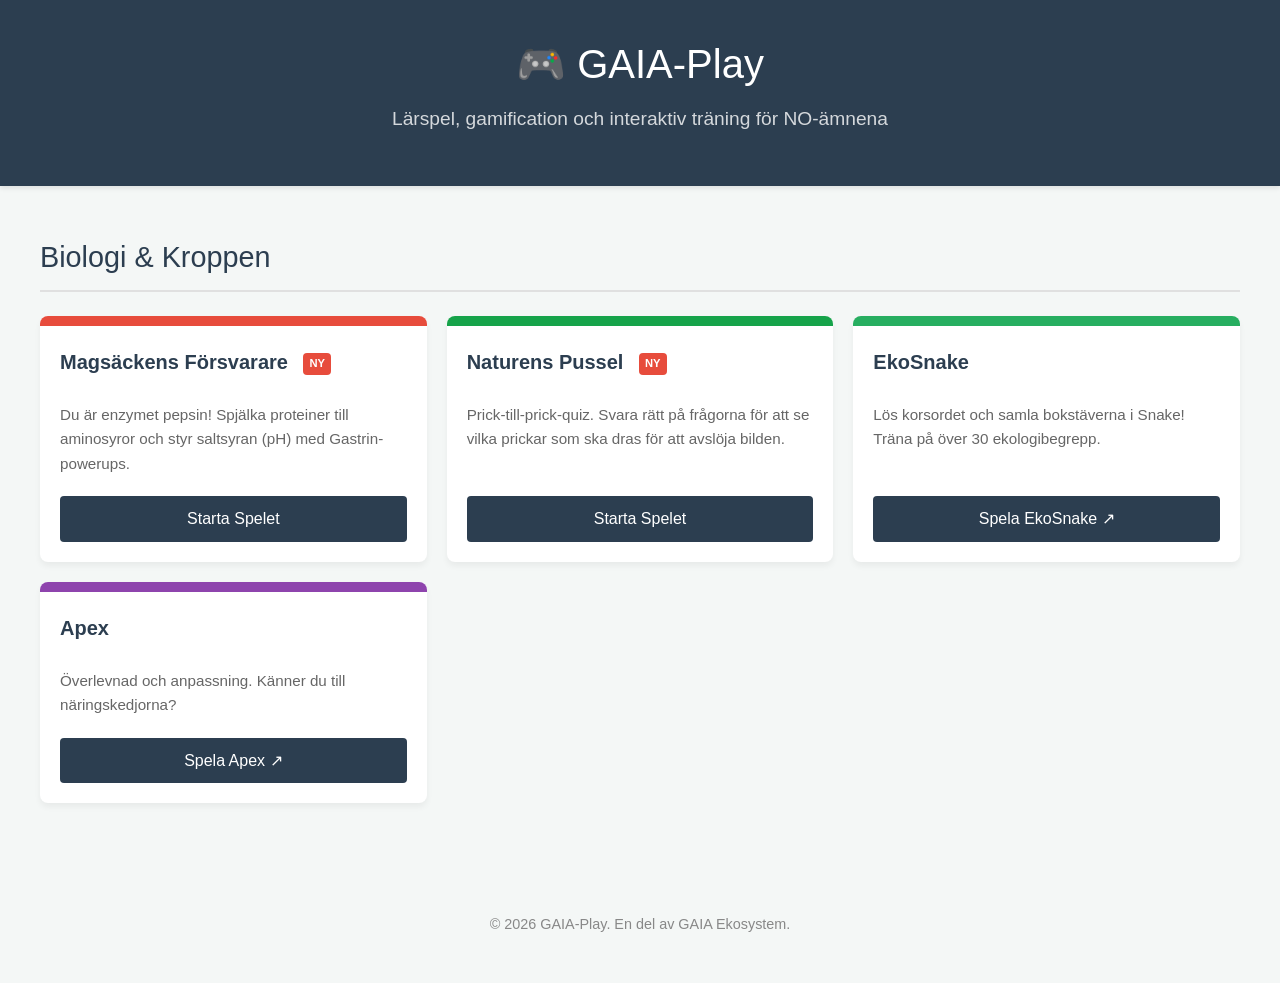
==== index.html @ 0b194acb "init: create gaia-play portal" ====
<!DOCTYPE html>
<html lang="sv">

<head>
    <meta charset="UTF-8">
    <meta name="viewport" content="width=device-width, initial-scale=1.0">
    <title>GAIA-Play | Pedagogiska Lärspel</title>
    <style>
        :root {
            --primary-color: #2c3e50;
            --accent-color: #e74c3c;
            --bg-color: #f4f7f6;
            --card-bg: #ffffff;
            --text-color: #333;
        }

        body {
            font-family: 'Segoe UI', Tahoma, Geneva, Verdana, sans-serif;
            background-color: var(--bg-color);
            color: var(--text-color);
            margin: 0;
            padding: 0;
            line-height: 1.6;
        }

        header {
            background-color: var(--primary-color);
            color: white;
            padding: 2rem 0;
            text-align: center;
            box-shadow: 0 2px 5px rgba(0, 0, 0, 0.1);
        }

        header h1 {
            margin: 0;
            font-size: 2.5rem;
            font-weight: 300;
        }

        header p {
            margin-top: 0.5rem;
            opacity: 0.8;
            font-size: 1.2rem;
        }

        .container {
            max-width: 1200px;
            margin: 2rem auto;
            padding: 0 20px;
        }

        .category-header {
            border-bottom: 2px solid #e0e0e0;
            padding-bottom: 10px;
            margin-top: 3rem;
            margin-bottom: 1.5rem;
            color: var(--primary-color);
            font-size: 1.8rem;
            font-weight: 300;
        }

        .grid {
            display: grid;
            grid-template-columns: repeat(auto-fill, minmax(300px, 1fr));
            gap: 20px;
        }

        .card {
            background-color: var(--card-bg);
            border-radius: 8px;
            overflow: hidden;
            box-shadow: 0 4px 6px rgba(0, 0, 0, 0.05);
            transition: transform 0.2s, box-shadow 0.2s;
            display: flex;
            flex-direction: column;
        }

        .card:hover {
            transform: translateY(-5px);
            box-shadow: 0 8px 15px rgba(0, 0, 0, 0.1);
        }

        .card-header {
            background-color: var(--accent-color);
            height: 10px;
        }

        .card-body {
            padding: 20px;
            flex-grow: 1;
            display: flex;
            flex-direction: column;
        }

        .card-title {
            margin: 0 0 10px 0;
            font-size: 1.25rem;
            color: var(--primary-color);
        }

        .card-text {
            font-size: 0.95rem;
            color: #666;
            margin-bottom: 20px;
            flex-grow: 1;
        }

        .btn {
            display: inline-block;
            background-color: var(--primary-color);
            color: white;
            padding: 10px 20px;
            text-decoration: none;
            border-radius: 4px;
            text-align: center;
            transition: background-color 0.2s;
            margin-top: auto;
        }

        .btn:hover {
            background-color: #34495e;
        }

        .badge {
            display: inline-block;
            background-color: var(--accent-color);
            color: white;
            font-size: 0.7rem;
            font-weight: bold;
            padding: 2px 6px;
            border-radius: 4px;
            margin-left: 10px;
            vertical-align: middle;
        }

        footer {
            text-align: center;
            padding: 2rem 0;
            margin-top: 4rem;
            color: #888;
            font-size: 0.9rem;
        }
    </style>
</head>

<body>

    <header>
        <h1>🎮 GAIA-Play</h1>
        <p>Lärspel, gamification och interaktiv träning för NO-ämnena</p>
    </header>

    <div class="container">

        <h2 class="category-header">Biologi & Kroppen</h2>
        <div class="grid">
            
            <!-- Magsäckens Försvarare -->
            <div class="card">
                <div class="card-header" style="background-color: #e74c3c;"></div>
                <div class="card-body">
                    <h3 class="card-title">Magsäckens Försvarare <span class="badge">NY</span></h3>
                    <p class="card-text">Du är enzymet pepsin! Spjälka proteiner till aminosyror och styr saltsyran (pH) med Gastrin-powerups.</p>
                    <a href="proteinspjalkning/index.html" class="btn">Starta Spelet</a>
                </div>
            </div>

            <!-- Naturens Pussel -->
            <div class="card">
                <div class="card-header" style="background-color: #16a34a;"></div>
                <div class="card-body">
                    <h3 class="card-title">Naturens Pussel <span class="badge">NY</span></h3>
                    <p class="card-text">Prick-till-prick-quiz. Svara rätt på frågorna för att se vilka prickar som ska dras för att avslöja bilden.</p>
                    <a href="naturens_pussel/index.html" class="btn">Starta Spelet</a>
                </div>
            </div>

            <!-- EkoSnake (External Link) -->
            <div class="card">
                <div class="card-header" style="background-color: #27ae60;"></div>
                <div class="card-body">
                    <h3 class="card-title">EkoSnake</h3>
                    <p class="card-text">Lös korsordet och samla bokstäverna i Snake! Träna på över 30 ekologibegrepp.</p>
                    <a href="https://hktcr.github.io/q/ekosnake.html" target="_blank" class="btn">Spela EkoSnake ↗</a>
                </div>
            </div>

            <!-- Apex (External Link) -->
            <div class="card">
                <div class="card-header" style="background-color: #8e44ad;"></div>
                <div class="card-body">
                    <h3 class="card-title">Apex</h3>
                    <p class="card-text">Överlevnad och anpassning. Känner du till näringskedjorna?</p>
                    <a href="https://hktcr.github.io/q/apex-39x5.html" target="_blank" class="btn">Spela Apex ↗</a>
                </div>
            </div>
            
        </div>
        
    </div>

    <footer>
        <p>&copy; 2026 GAIA-Play. En del av GAIA Ekosystem.</p>
    </footer>

</body>

</html>
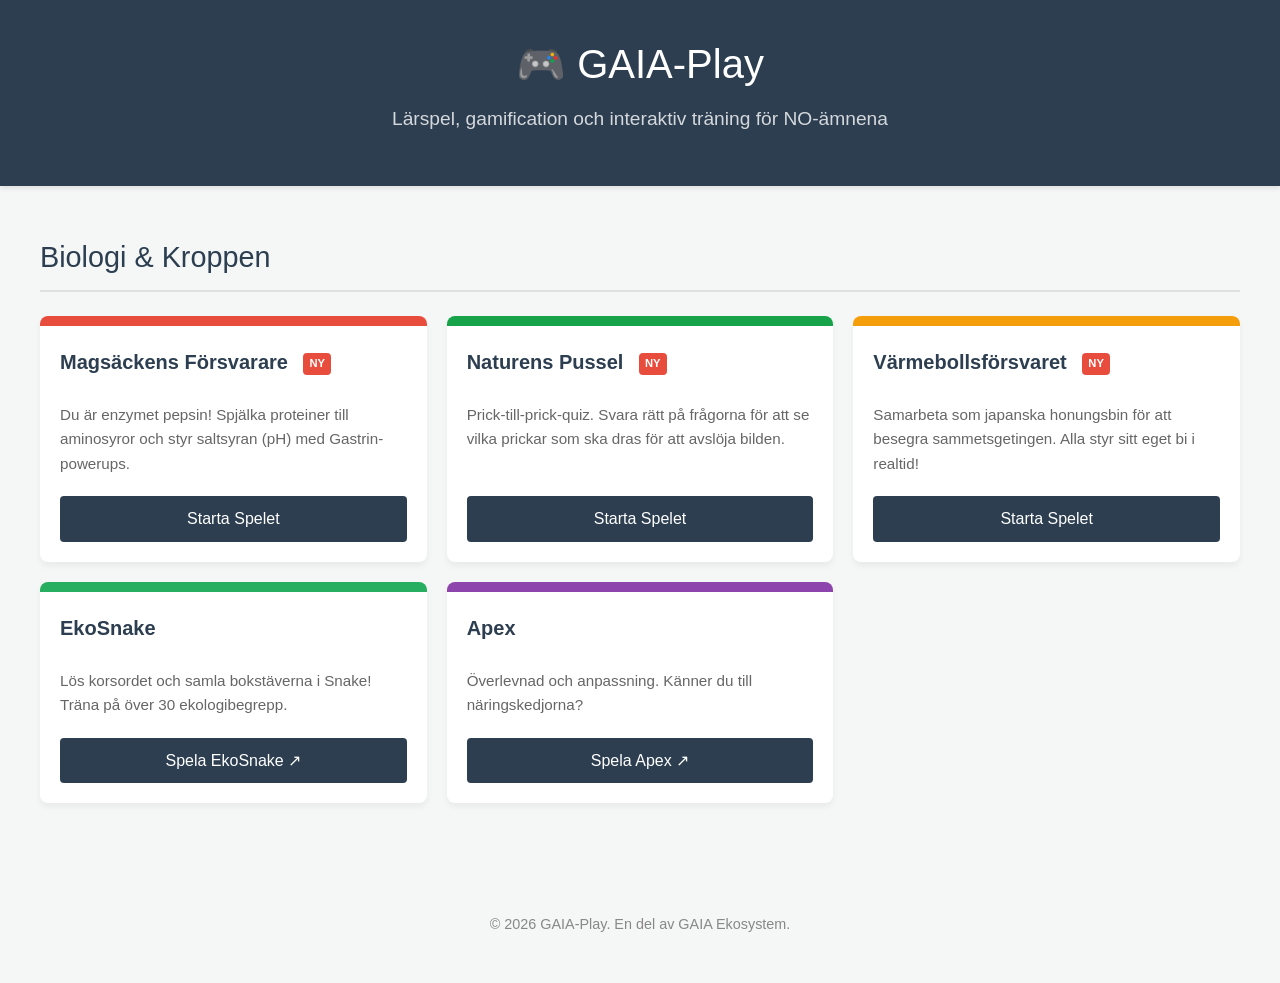
==== commit 4380c0f1: "Lade till Värmebollsförsvaret i index" ====
--- a/index.html
+++ b/index.html
@@ -175,6 +175,16 @@
                 </div>
             </div>
 
+            <!-- Värmebollsförsvaret -->
+            <div class="card">
+                <div class="card-header" style="background-color: #f59e0b;"></div>
+                <div class="card-body">
+                    <h3 class="card-title">Värmebollsförsvaret <span class="badge">NY</span></h3>
+                    <p class="card-text">Samarbeta som japanska honungsbin för att besegra sammetsgetingen. Alla styr sitt eget bi i realtid!</p>
+                    <a href="../soundpulse/varmebollen/index.html" class="btn">Starta Spelet</a>
+                </div>
+            </div>
+
             <!-- EkoSnake (External Link) -->
             <div class="card">
                 <div class="card-header" style="background-color: #27ae60;"></div>
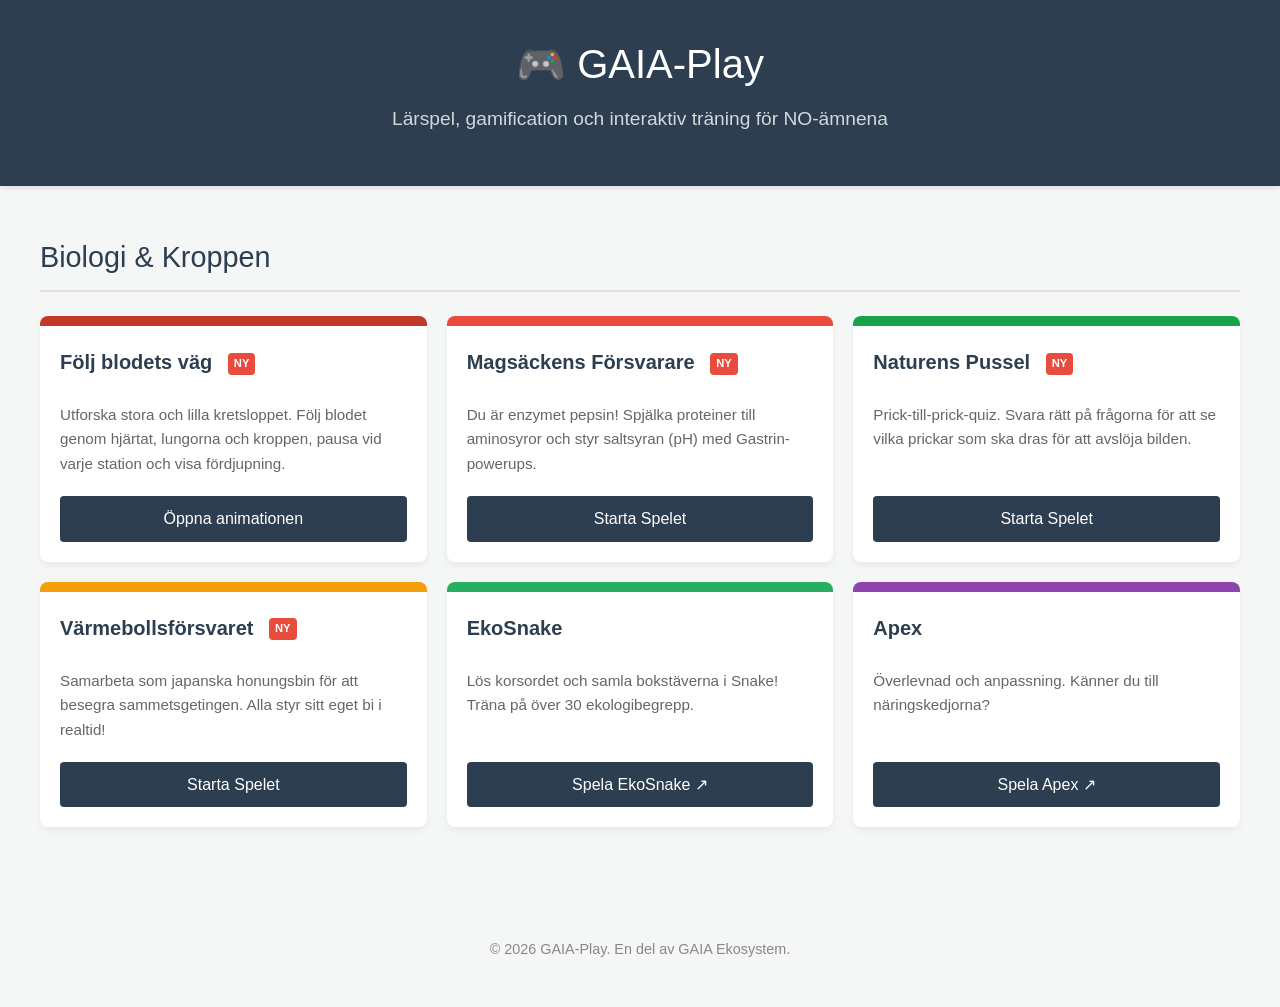
==== commit bf214c56: "Publicera interaktiv animation av blodomloppet (v2)" ====
--- a/index.html
+++ b/index.html
@@ -155,6 +155,16 @@
         <h2 class="category-header">Biologi & Kroppen</h2>
         <div class="grid">
             
+            <!-- Blodomloppet -->
+            <div class="card">
+                <div class="card-header" style="background-color: #c0392b;"></div>
+                <div class="card-body">
+                    <h3 class="card-title">Följ blodets väg <span class="badge">NY</span></h3>
+                    <p class="card-text">Utforska stora och lilla kretsloppet. Följ blodet genom hjärtat, lungorna och kroppen, pausa vid varje station och visa fördjupning.</p>
+                    <a href="blodomloppet/index.html" class="btn">Öppna animationen</a>
+                </div>
+            </div>
+
             <!-- Magsäckens Försvarare -->
             <div class="card">
                 <div class="card-header" style="background-color: #e74c3c;"></div>
